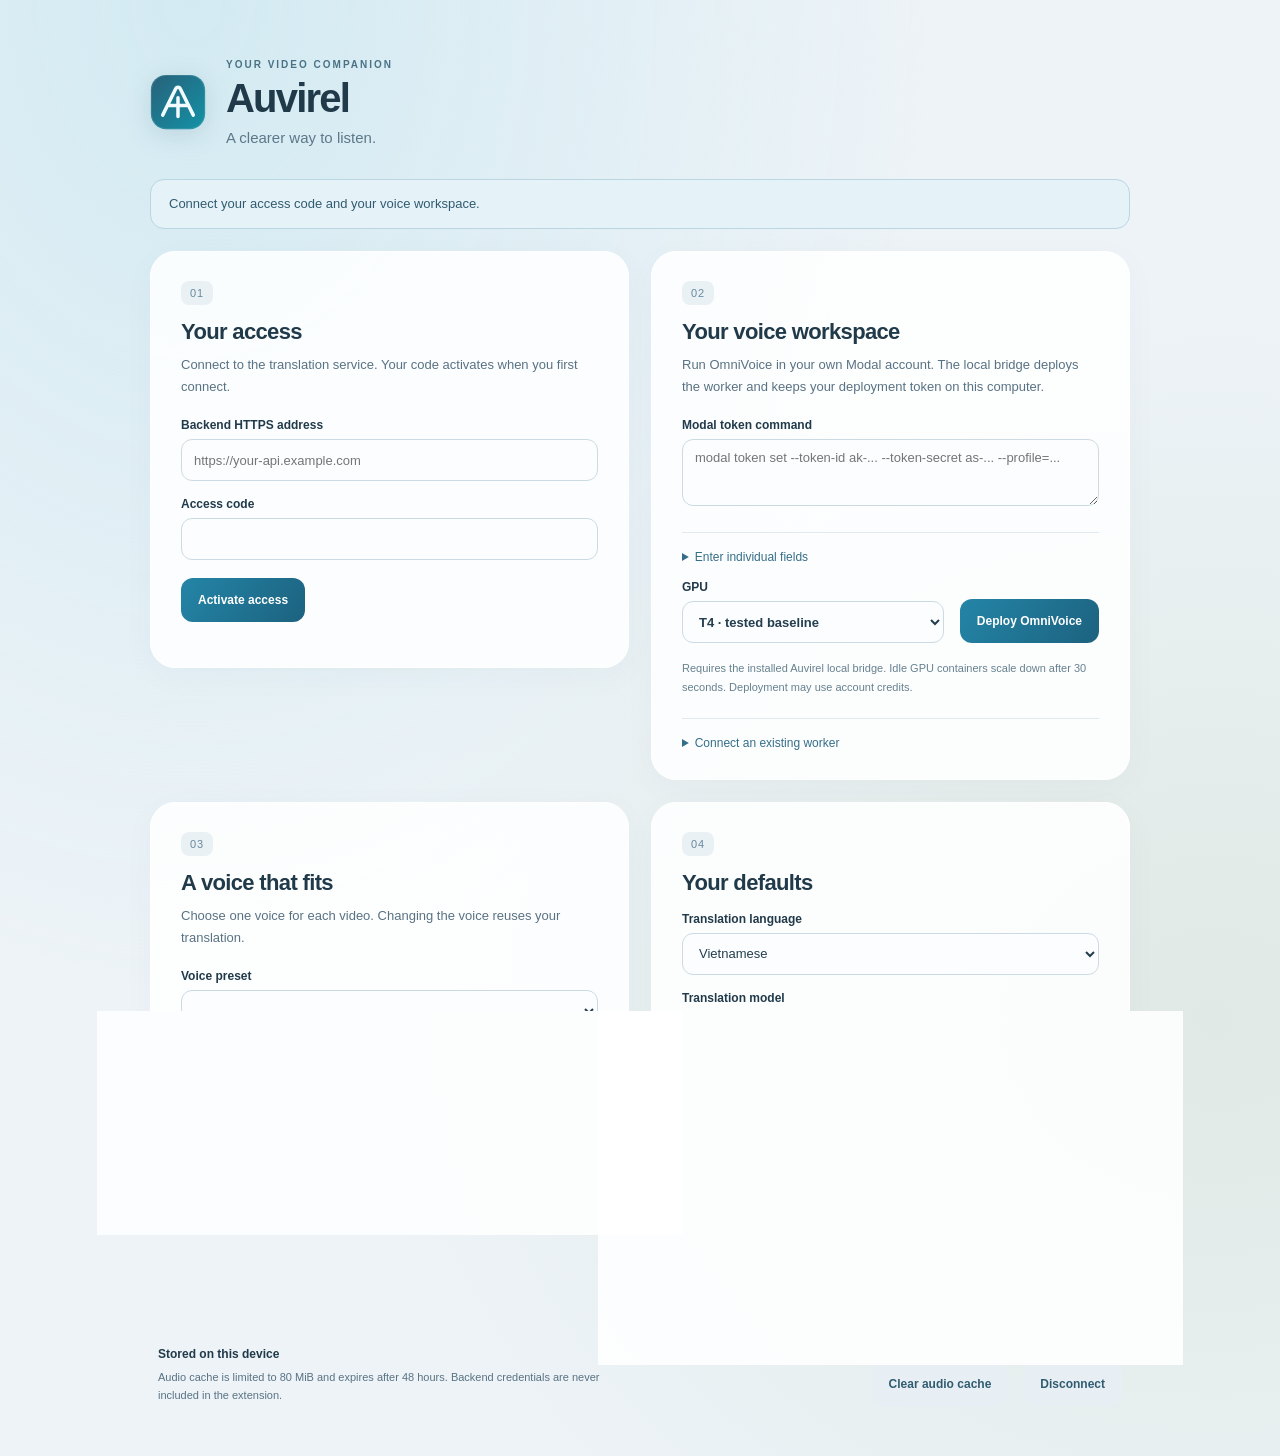
==== extension/options.html @ 25727e58 "Build Auvirel extension, secure ARM64 backend and Modal voice pipeline" ====
<!doctype html>
<html lang="en">
  <head>
    <meta charset="utf-8" />
    <meta name="viewport" content="width=device-width, initial-scale=1" />
    <title>Auvirel · Settings</title>
    <link rel="stylesheet" href="options.css" />
  </head>
  <body>
    <main>
      <header>
        <img src="icons/logo.svg" width="56" height="56" alt="" />
        <div>
          <span class="eyebrow">YOUR VIDEO COMPANION</span>
          <h1>Auvirel</h1>
          <p>A clearer way to listen.</p>
        </div>
      </header>
      <div id="status" role="status" aria-live="polite">
        Connect your access code and your voice workspace.
      </div>
      <div class="grid">
        <section>
          <span class="number">01</span>
          <h2>Your access</h2>
          <p>
            Connect to the translation service. Your code activates when you
            first connect.
          </p>
          <form id="access-form">
            <label for="backend">Backend HTTPS address</label
            ><input
              id="backend"
              type="url"
              required
              placeholder="https://your-api.example.com"
              autocomplete="url"
            /><label for="ticket">Access code</label
            ><input
              id="ticket"
              type="password"
              required
              minlength="16"
              autocomplete="off"
            /><button class="primary">Activate access</button>
          </form>
          <p id="expiry" class="note"></p>
        </section>
        <section>
          <span class="number">02</span>
          <h2>Your voice workspace</h2>
          <p>
            Run OmniVoice in your own Modal account. The local bridge deploys
            the worker and keeps your deployment token on this computer.
          </p>
          <form id="deploy-form">
            <label for="command">Modal token command</label
            ><textarea
              id="command"
              rows="3"
              spellcheck="false"
              placeholder="modal token set --token-id ak-... --token-secret as-... --profile=..."
            ></textarea>
            <details>
              <summary>Enter individual fields</summary>
              <label for="token-id">Token ID</label
              ><input id="token-id" autocomplete="off" /><label
                for="token-secret"
                >Token secret</label
              ><input id="token-secret" type="password" autocomplete="off" />
            </details>
            <div class="row">
              <label
                >GPU<select id="gpu">
                  <option value="T4">T4 · tested baseline</option>
                  <option value="L4">L4 · availability varies</option>
                </select></label
              ><button class="primary" id="deploy">Deploy OmniVoice</button>
            </div>
          </form>
          <p class="note">
            Requires the installed Auvirel local bridge. Idle GPU containers
            scale down after 30 seconds. Deployment may use account credits.
          </p>
          <div id="deployment" role="status"></div>
          <details>
            <summary>Connect an existing worker</summary>
            <form id="endpoint-form">
              <label for="endpoint">Modal HTTPS endpoint</label
              ><input id="endpoint" type="url" required /><label for="proxy-id"
                >Workspace proxy key</label
              ><input
                id="proxy-id"
                required
                autocomplete="off"
                placeholder="wk-..."
              /><label for="proxy-secret">Workspace proxy secret</label
              ><input
                id="proxy-secret"
                type="password"
                required
                autocomplete="off"
                placeholder="ws-..."
              /><button class="secondary">Verify and connect</button>
            </form>
          </details>
        </section>
        <section>
          <span class="number">03</span>
          <h2>A voice that fits</h2>
          <p>
            Choose one voice for each video. Changing the voice reuses your
            translation.
          </p>
          <label for="voice">Voice preset</label
          ><select id="voice"></select
          ><button class="secondary" id="preview">Preview selected voice</button
          ><audio id="sample" controls hidden></audio>
          <details>
            <summary>Use a personal voice</summary>
            <form id="voice-form">
              <label for="wav">Reference WAV · 1–30 seconds</label
              ><input
                id="wav"
                type="file"
                accept=".wav,audio/wav"
                required
              /><label for="reference-text"
                >Exact words spoken in this sample</label
              ><textarea
                id="reference-text"
                maxlength="1200"
                rows="3"
                required
              ></textarea
              ><label class="check"
                ><input id="consent" type="checkbox" required />I have
                permission to use this voice.</label
              ><button class="secondary">Save personal voice</button>
            </form>
          </details>
        </section>
        <section>
          <span class="number">04</span>
          <h2>Your defaults</h2>
          <form id="defaults-form">
            <label for="language">Translation language</label
            ><select id="language">
              <option value="vi">Vietnamese</option>
              <option value="en">English</option>
              <option value="ja">Japanese</option>
              <option value="ko">Korean</option>
              <option value="zh">Chinese</option>
              <option value="fr">French</option>
              <option value="de">German</option>
              <option value="es">Spanish</option></select
            ><label for="model">Translation model</label
            ><select id="model">
              <option value="basic">Gemini · Essential</option>
              <option value="advanced">Gemini · Advanced</option>
              <option value="deepseek">DeepSeek</option></select
            ><label for="asr">When the video has no captions</label
            ><select id="asr">
              <option value="fast">Fast · Deepgram Nova-3</option>
              <option value="quality">Quality · Qwen3-ASR</option></select
            ><label for="subtitle-mode">Subtitles</label
            ><select id="subtitle-mode">
              <option value="bilingual">Bilingual</option>
              <option value="translated">Translation</option>
              <option value="original">Original</option></select
            ><button class="primary">Save preferences</button>
          </form>
        </section>
      </div>
      <footer>
        <div>
          <strong>Stored on this device</strong>
          <p>
            Audio cache is limited to 80 MiB and expires after 48 hours. Backend
            credentials are never included in the extension.
          </p>
        </div>
        <button id="clear" class="secondary">Clear audio cache</button
        ><button id="disconnect" class="secondary">Disconnect</button>
      </footer>
    </main>
    <script src="lib/core.js"></script>
    <script src="options.js"></script>
  </body>
</html>
---- extension/options.css ----
:root {
  font-family: -apple-system, BlinkMacSystemFont, "Segoe UI", sans-serif;
  color: #213a4a;
  background: #edf3f7;
  --accent: #176d91;
  --line: #ccdae3;
}
* {
  box-sizing: border-box;
}
body {
  margin: 0;
  background:
    radial-gradient(ellipse at 15% 0, #d3eaf2, transparent 48%),
    radial-gradient(ellipse at 95% 70%, #e0e9e5, transparent 50%);
  min-height: 100vh;
}
main {
  max-width: 1040px;
  padding: 54px 30px 35px;
  margin: auto;
}
header {
  display: flex;
  align-items: center;
  gap: 20px;
  margin-bottom: 28px;
}
header img {
  filter: drop-shadow(0 5px 12px #225c7226);
}
h1 {
  font-size: 40px;
  font-weight: 650;
  letter-spacing: -1.8px;
  margin: 4px 0;
}
header p {
  margin: 0;
  font-size: 15px;
  color: #5c7889;
}
.eyebrow {
  font-size: 10px;
  letter-spacing: 2px;
  font-weight: 700;
  color: #4a7286;
}
#status {
  border: 1px solid #b9d6e2;
  border-radius: 14px;
  padding: 14px 18px;
  font-size: 13px;
  color: #315b70;
  background: #e5f2f8;
  margin-bottom: 22px;
  line-height: 1.6;
}
#status[data-error="true"] {
  color: #913d30;
  background: #fae9e4;
  border-color: #e4bdb1;
}
.grid {
  display: grid;
  grid-template-columns: 1fr 1fr;
  gap: 22px;
  align-items: start;
}
section {
  padding: 29px 30px;
  border-radius: 25px;
  background: #ffffffdc;
  border: 1px solid #fff;
  box-shadow: 0 8px 35px #25485b08;
  animation: enter 0.45s cubic-bezier(0.22, 0.8, 0.22, 1) both;
}
section:nth-child(2) {
  animation-delay: 0.06s;
}
section:nth-child(3) {
  animation-delay: 0.1s;
}
.number {
  font-size: 11px;
  font-variant-numeric: tabular-nums;
  letter-spacing: 1px;
  color: #678a9d;
  display: inline-block;
  background: #eaf1f5;
  padding: 6px 9px;
  border-radius: 8px;
}
h2 {
  font-size: 22px;
  letter-spacing: -0.65px;
  margin: 14px 0 9px;
  font-weight: 600;
}
p {
  font-size: 13px;
  line-height: 1.7;
  color: #597283;
  margin: 0 0 20px;
}
label {
  font-size: 12px;
  font-weight: 600;
  display: block;
  margin: 16px 0 7px;
}
input,
select,
textarea,
button {
  font: inherit;
}
input:not([type="checkbox"]),
select,
textarea {
  width: 100%;
  border: 1px solid var(--line);
  border-radius: 11px;
  background: #fcfdfe;
  color: #233e4e;
  min-height: 42px;
  padding: 10px 12px;
  font-size: 13px;
}
textarea {
  resize: vertical;
}
input[type="file"] {
  font-size: 11px;
}
button {
  border: 0;
  cursor: pointer;
  font-weight: 600;
  border-radius: 12px;
  min-height: 44px;
  padding: 11px 17px;
  font-size: 12px;
  transition:
    transform 0.18s,
    background 0.18s;
}
button:active {
  transform: scale(0.98);
}
button:disabled {
  opacity: 0.5;
  cursor: default;
}
.primary {
  color: white;
  background: linear-gradient(125deg, #2485a7, #1c627f);
  margin-top: 18px;
}
.secondary {
  color: #315c70;
  background: #e7eff4;
  margin-top: 14px;
}
button:focus-visible,
input:focus-visible,
select:focus-visible,
textarea:focus-visible,
summary:focus-visible {
  outline: 3px solid #258db7;
  outline-offset: 3px;
}
.row {
  display: flex;
  align-items: end;
  gap: 16px;
}
.row > label {
  flex: 1;
  margin-bottom: 0;
}
.row select {
  margin-top: 7px;
}
.note {
  font-size: 11px;
  line-height: 1.65;
  margin: 16px 0 0;
  color: #66808f;
}
details {
  border-top: 1px solid #e0e9ef;
  margin-top: 22px;
  padding-top: 17px;
}
summary {
  cursor: pointer;
  font-size: 12px;
  color: #356e89;
  list-style-position: inside;
}
.check {
  display: flex;
  align-items: center;
  gap: 8px;
  font-size: 11px;
  line-height: 1.6;
}
audio {
  width: 100%;
  margin-top: 14px;
}
footer {
  display: flex;
  align-items: center;
  gap: 15px;
  margin-top: 30px;
  padding: 10px 8px;
}
footer div {
  flex: 1;
}
footer strong {
  font-size: 12px;
}
footer p {
  font-size: 11px;
  margin: 6px 0;
  max-width: 450px;
}
footer button {
  white-space: nowrap;
  margin: 0;
}
#deployment {
  font-size: 12px;
  line-height: 1.6;
  color: #30667e;
  margin-top: 10px;
}
@keyframes enter {
  from {
    opacity: 0;
    transform: translateY(10px);
  }
  to {
    opacity: 1;
    transform: none;
  }
}
@media (max-width: 720px) {
  main {
    padding: 25px 16px;
  }
  .grid {
    grid-template-columns: 1fr;
  }
  section {
    padding: 23px;
  }
  footer {
    flex-wrap: wrap;
  }
  footer div {
    flex-basis: 100%;
  }
}
@media (prefers-reduced-motion: reduce) {
  * {
    animation: none !important;
    transition: none !important;
  }
}
@media (prefers-contrast: more) {
  p,
  .note {
    color: #314f60;
  }
  input,
  select,
  textarea {
    border-color: #617d8d;
  }
}
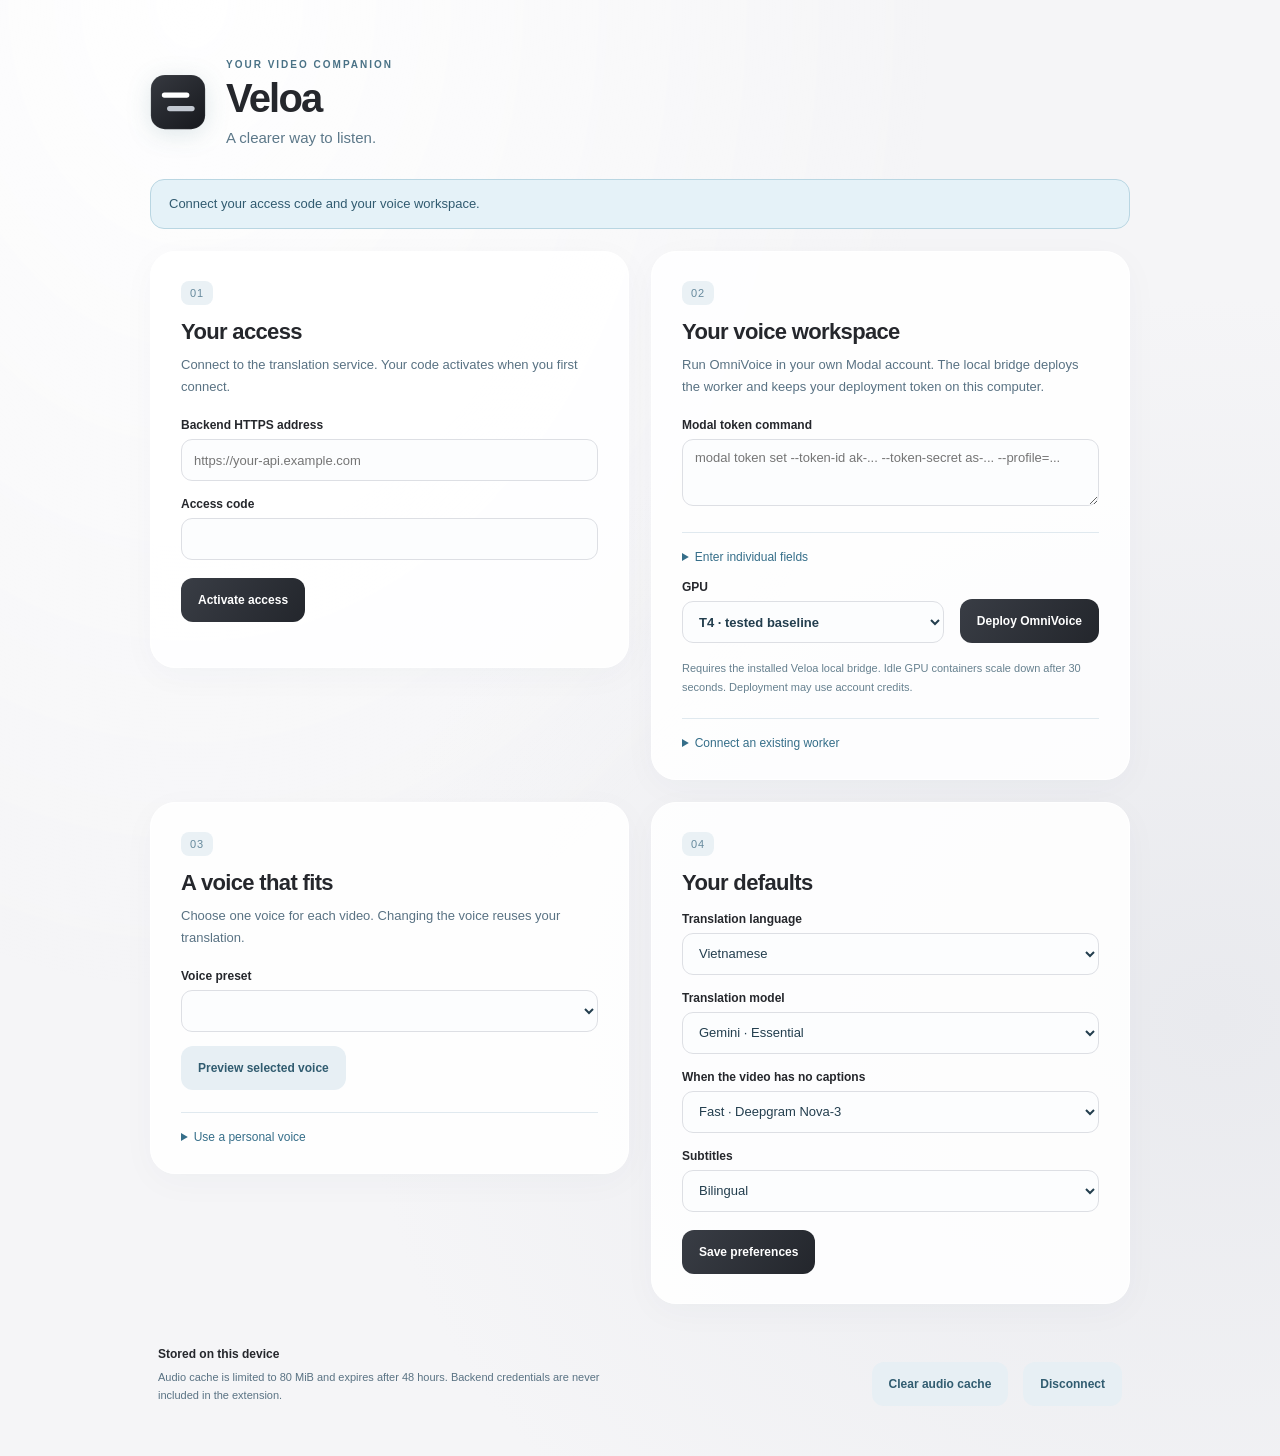
==== commit 3f5642a6: "Redesign Veloa popup and add reference-style YouTube bilingual sidebar" ====
--- a/extension/options.html
+++ b/extension/options.html
@@ -3,7 +3,7 @@
   <head>
     <meta charset="utf-8" />
     <meta name="viewport" content="width=device-width, initial-scale=1" />
-    <title>Auvirel · Settings</title>
+    <title>Veloa · Settings</title>
     <link rel="stylesheet" href="options.css" />
   </head>
   <body>
@@ -12,7 +12,7 @@
         <img src="icons/logo.svg" width="56" height="56" alt="" />
         <div>
           <span class="eyebrow">YOUR VIDEO COMPANION</span>
-          <h1>Auvirel</h1>
+          <h1>Veloa</h1>
           <p>A clearer way to listen.</p>
         </div>
       </header>
@@ -79,8 +79,8 @@
             </div>
           </form>
           <p class="note">
-            Requires the installed Auvirel local bridge. Idle GPU containers
-            scale down after 30 seconds. Deployment may use account credits.
+            Requires the installed Veloa local bridge. Idle GPU containers scale
+            down after 30 seconds. Deployment may use account credits.
           </p>
           <div id="deployment" role="status"></div>
           <details>
--- a/extension/options.css
+++ b/extension/options.css
@@ -1,9 +1,9 @@
 :root {
   font-family: -apple-system, BlinkMacSystemFont, "Segoe UI", sans-serif;
-  color: #213a4a;
-  background: #edf3f7;
-  --accent: #176d91;
-  --line: #ccdae3;
+  color: #25272c;
+  background: #f5f5f7;
+  --accent: #30343b;
+  --line: #dddfe4;
 }
 * {
   box-sizing: border-box;
@@ -11,8 +11,8 @@
 body {
   margin: 0;
   background:
-    radial-gradient(ellipse at 15% 0, #d3eaf2, transparent 48%),
-    radial-gradient(ellipse at 95% 70%, #e0e9e5, transparent 50%);
+    radial-gradient(ellipse at 15% 0, #fff, transparent 48%),
+    radial-gradient(ellipse at 95% 70%, #e9eaee, transparent 50%);
   min-height: 100vh;
 }
 main {
@@ -154,7 +154,7 @@
 }
 .primary {
   color: white;
-  background: linear-gradient(125deg, #2485a7, #1c627f);
+  background: linear-gradient(125deg, #393d45, #23262c);
   margin-top: 18px;
 }
 .secondary {
@@ -248,6 +248,55 @@
     transform: none;
   }
 }
+.embedded main {
+  padding: 14px;
+}
+.embedded header {
+  display: none;
+}
+.embedded .grid {
+  grid-template-columns: minmax(0, 1fr);
+  gap: 12px;
+}
+.embedded section {
+  padding: 18px;
+  border-radius: 18px;
+  min-width: 0;
+}
+.embedded h2 {
+  font-size: 19px;
+  margin-top: 10px;
+}
+.embedded p {
+  font-size: 12px;
+  margin-bottom: 12px;
+  color: #727780;
+}
+.embedded #status {
+  margin-bottom: 12px;
+  padding: 11px 13px;
+  background: #eceef1;
+  border-color: #e0e2e6;
+  color: #555c66;
+}
+.embedded .number {
+  background: #f0f1f3;
+  color: #777d86;
+}
+.embedded footer {
+  margin-top: 12px;
+  gap: 8px;
+}
+.embedded .row {
+  gap: 10px;
+}
+.embedded .row > label {
+  min-width: 0;
+}
+.embedded input,
+.embedded textarea {
+  max-width: 100%;
+}
 @media (max-width: 720px) {
   main {
     padding: 25px 16px;
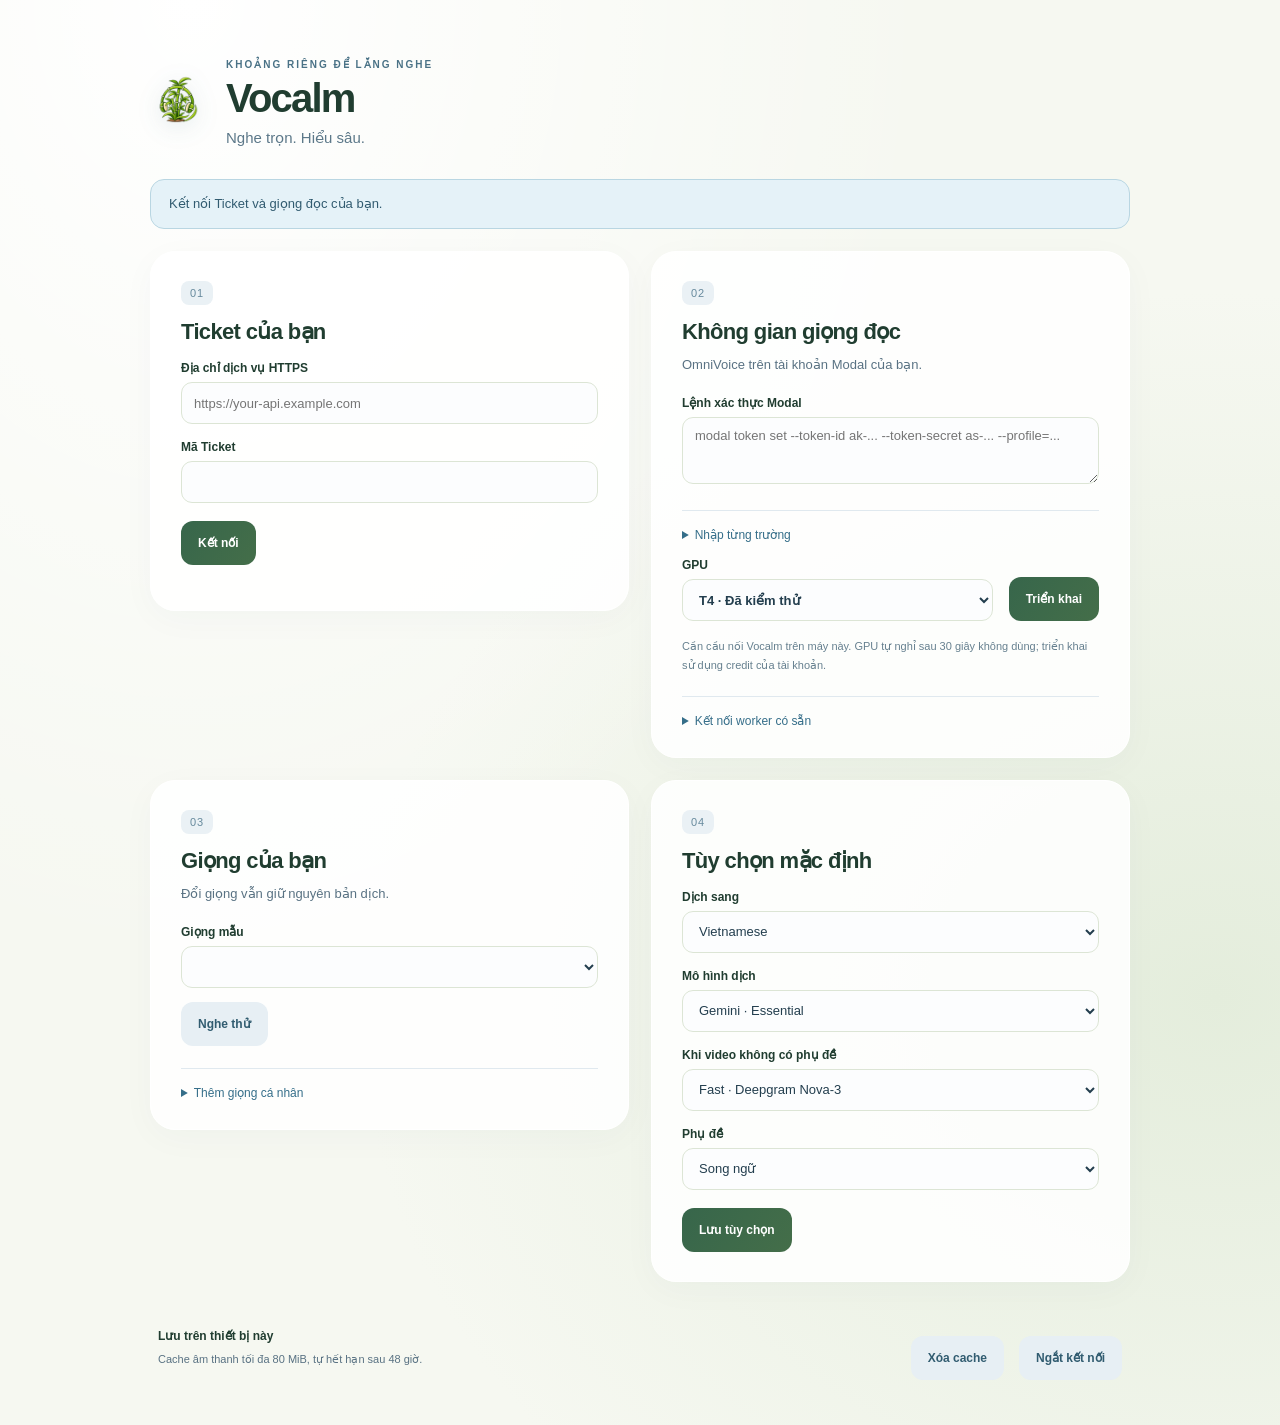
==== commit a0507011: "Ship Vocalm UI and preserve YouTube dubbing across ads" ====
--- a/extension/options.html
+++ b/extension/options.html
@@ -1,60 +1,53 @@
 <!doctype html>
-<html lang="en">
+<html lang="vi">
   <head>
     <meta charset="utf-8" />
     <meta name="viewport" content="width=device-width, initial-scale=1" />
-    <title>Veloa · Settings</title>
+    <title>Vocalm · Kết nối</title>
     <link rel="stylesheet" href="options.css" />
   </head>
   <body>
     <main>
       <header>
-        <img src="icons/logo.svg" width="56" height="56" alt="" />
+        <img src="icons/icon-128.png" width="56" height="56" alt="" />
         <div>
-          <span class="eyebrow">YOUR VIDEO COMPANION</span>
-          <h1>Veloa</h1>
-          <p>A clearer way to listen.</p>
+          <span class="eyebrow">KHOẢNG RIÊNG ĐỂ LẮNG NGHE</span>
+          <h1>Vocalm</h1>
+          <p>Nghe trọn. Hiểu sâu.</p>
         </div>
       </header>
       <div id="status" role="status" aria-live="polite">
-        Connect your access code and your voice workspace.
+        Kết nối Ticket và giọng đọc của bạn.
       </div>
       <div class="grid">
         <section>
           <span class="number">01</span>
-          <h2>Your access</h2>
-          <p>
-            Connect to the translation service. Your code activates when you
-            first connect.
-          </p>
+          <h2>Ticket của bạn</h2>
           <form id="access-form">
-            <label for="backend">Backend HTTPS address</label
+            <label for="backend">Địa chỉ dịch vụ HTTPS</label
             ><input
               id="backend"
               type="url"
               required
               placeholder="https://your-api.example.com"
               autocomplete="url"
-            /><label for="ticket">Access code</label
+            /><label for="ticket">Mã Ticket</label
             ><input
               id="ticket"
               type="password"
               required
               minlength="16"
               autocomplete="off"
-            /><button class="primary">Activate access</button>
+            /><button class="primary">Kết nối</button>
           </form>
           <p id="expiry" class="note"></p>
         </section>
         <section>
           <span class="number">02</span>
-          <h2>Your voice workspace</h2>
-          <p>
-            Run OmniVoice in your own Modal account. The local bridge deploys
-            the worker and keeps your deployment token on this computer.
-          </p>
+          <h2>Không gian giọng đọc</h2>
+          <p>OmniVoice trên tài khoản Modal của bạn.</p>
           <form id="deploy-form">
-            <label for="command">Modal token command</label
+            <label for="command">Lệnh xác thực Modal</label
             ><textarea
               id="command"
               rows="3"
@@ -62,7 +55,7 @@
               placeholder="modal token set --token-id ak-... --token-secret as-... --profile=..."
             ></textarea>
             <details>
-              <summary>Enter individual fields</summary>
+              <summary>Nhập từng trường</summary>
               <label for="token-id">Token ID</label
               ><input id="token-id" autocomplete="off" /><label
                 for="token-secret"
@@ -72,19 +65,19 @@
             <div class="row">
               <label
                 >GPU<select id="gpu">
-                  <option value="T4">T4 · tested baseline</option>
-                  <option value="L4">L4 · availability varies</option>
+                  <option value="T4">T4 · Đã kiểm thử</option>
+                  <option value="L4">L4 · Tùy khả dụng</option>
                 </select></label
-              ><button class="primary" id="deploy">Deploy OmniVoice</button>
+              ><button class="primary" id="deploy">Triển khai</button>
             </div>
           </form>
           <p class="note">
-            Requires the installed Veloa local bridge. Idle GPU containers scale
-            down after 30 seconds. Deployment may use account credits.
+            Cần cầu nối Vocalm trên máy này. GPU tự nghỉ sau 30 giây không dùng;
+            triển khai sử dụng credit của tài khoản.
           </p>
           <div id="deployment" role="status"></div>
           <details>
-            <summary>Connect an existing worker</summary>
+            <summary>Kết nối worker có sẵn</summary>
             <form id="endpoint-form">
               <label for="endpoint">Modal HTTPS endpoint</label
               ><input id="endpoint" type="url" required /><label for="proxy-id"
@@ -101,32 +94,28 @@
                 required
                 autocomplete="off"
                 placeholder="ws-..."
-              /><button class="secondary">Verify and connect</button>
+              /><button class="secondary">Kiểm tra & kết nối</button>
             </form>
           </details>
         </section>
         <section>
           <span class="number">03</span>
-          <h2>A voice that fits</h2>
-          <p>
-            Choose one voice for each video. Changing the voice reuses your
-            translation.
-          </p>
-          <label for="voice">Voice preset</label
+          <h2>Giọng của bạn</h2>
+          <p>Đổi giọng vẫn giữ nguyên bản dịch.</p>
+          <label for="voice">Giọng mẫu</label
           ><select id="voice"></select
-          ><button class="secondary" id="preview">Preview selected voice</button
+          ><button class="secondary" id="preview">Nghe thử</button
           ><audio id="sample" controls hidden></audio>
           <details>
-            <summary>Use a personal voice</summary>
+            <summary>Thêm giọng cá nhân</summary>
             <form id="voice-form">
-              <label for="wav">Reference WAV · 1–30 seconds</label
+              <label for="wav">Mẫu WAV · 1–30 giây</label
               ><input
                 id="wav"
                 type="file"
                 accept=".wav,audio/wav"
                 required
-              /><label for="reference-text"
-                >Exact words spoken in this sample</label
+              /><label for="reference-text">Lời nói chính xác trong mẫu</label
               ><textarea
                 id="reference-text"
                 maxlength="1200"
@@ -134,17 +123,17 @@
                 required
               ></textarea
               ><label class="check"
-                ><input id="consent" type="checkbox" required />I have
-                permission to use this voice.</label
-              ><button class="secondary">Save personal voice</button>
+                ><input id="consent" type="checkbox" required />Tôi có quyền sử
+                dụng giọng này.</label
+              ><button class="secondary">Lưu giọng</button>
             </form>
           </details>
         </section>
         <section>
           <span class="number">04</span>
-          <h2>Your defaults</h2>
+          <h2>Tùy chọn mặc định</h2>
           <form id="defaults-form">
-            <label for="language">Translation language</label
+            <label for="language">Dịch sang</label
             ><select id="language">
               <option value="vi">Vietnamese</option>
               <option value="en">English</option>
@@ -154,34 +143,31 @@
               <option value="fr">French</option>
               <option value="de">German</option>
               <option value="es">Spanish</option></select
-            ><label for="model">Translation model</label
+            ><label for="model">Mô hình dịch</label
             ><select id="model">
               <option value="basic">Gemini · Essential</option>
               <option value="advanced">Gemini · Advanced</option>
               <option value="deepseek">DeepSeek</option></select
-            ><label for="asr">When the video has no captions</label
+            ><label for="asr">Khi video không có phụ đề</label
             ><select id="asr">
               <option value="fast">Fast · Deepgram Nova-3</option>
               <option value="quality">Quality · Qwen3-ASR</option></select
-            ><label for="subtitle-mode">Subtitles</label
+            ><label for="subtitle-mode">Phụ đề</label
             ><select id="subtitle-mode">
-              <option value="bilingual">Bilingual</option>
-              <option value="translated">Translation</option>
-              <option value="original">Original</option></select
-            ><button class="primary">Save preferences</button>
+              <option value="bilingual">Song ngữ</option>
+              <option value="translated">Bản dịch</option>
+              <option value="original">Bản gốc</option></select
+            ><button class="primary">Lưu tùy chọn</button>
           </form>
         </section>
       </div>
       <footer>
         <div>
-          <strong>Stored on this device</strong>
-          <p>
-            Audio cache is limited to 80 MiB and expires after 48 hours. Backend
-            credentials are never included in the extension.
-          </p>
+          <strong>Lưu trên thiết bị này</strong>
+          <p>Cache âm thanh tối đa 80 MiB, tự hết hạn sau 48 giờ.</p>
         </div>
-        <button id="clear" class="secondary">Clear audio cache</button
-        ><button id="disconnect" class="secondary">Disconnect</button>
+        <button id="clear" class="secondary">Xóa cache</button
+        ><button id="disconnect" class="secondary">Ngắt kết nối</button>
       </footer>
     </main>
     <script src="lib/core.js"></script>
--- a/extension/options.css
+++ b/extension/options.css
@@ -1,9 +1,9 @@
 :root {
   font-family: -apple-system, BlinkMacSystemFont, "Segoe UI", sans-serif;
-  color: #25272c;
-  background: #f5f5f7;
-  --accent: #30343b;
-  --line: #dddfe4;
+  color: #203d30;
+  background: #f6f8f1;
+  --accent: #37664b;
+  --line: #dce5d5;
 }
 * {
   box-sizing: border-box;
@@ -12,7 +12,7 @@
   margin: 0;
   background:
     radial-gradient(ellipse at 15% 0, #fff, transparent 48%),
-    radial-gradient(ellipse at 95% 70%, #e9eaee, transparent 50%);
+    radial-gradient(ellipse at 95% 70%, #e4eddc, transparent 50%);
   min-height: 100vh;
 }
 main {
@@ -154,7 +154,7 @@
 }
 .primary {
   color: white;
-  background: linear-gradient(125deg, #393d45, #23262c);
+  background: linear-gradient(125deg, #37664b, #446e49);
   margin-top: 18px;
 }
 .secondary {
@@ -275,13 +275,30 @@
 .embedded #status {
   margin-bottom: 12px;
   padding: 11px 13px;
-  background: #eceef1;
-  border-color: #e0e2e6;
-  color: #555c66;
+  background: #e7efdf;
+  border-color: #dce5d5;
+  color: #37664b;
 }
 .embedded .number {
-  background: #f0f1f3;
-  color: #777d86;
+  background: #e7efdf;
+  color: #596c60;
+}
+.embedded .connection-details {
+  margin: 0;
+  border: 0;
+  padding: 0;
+}
+.embedded .connection-details > summary {
+  font-size: 15px;
+  color: #203d30;
+  font-weight: 600;
+  padding: 4px 0;
+}
+.embedded section {
+  border-color: #dce5d5;
+}
+.embedded .number {
+  display: none;
 }
 .embedded footer {
   margin-top: 12px;
